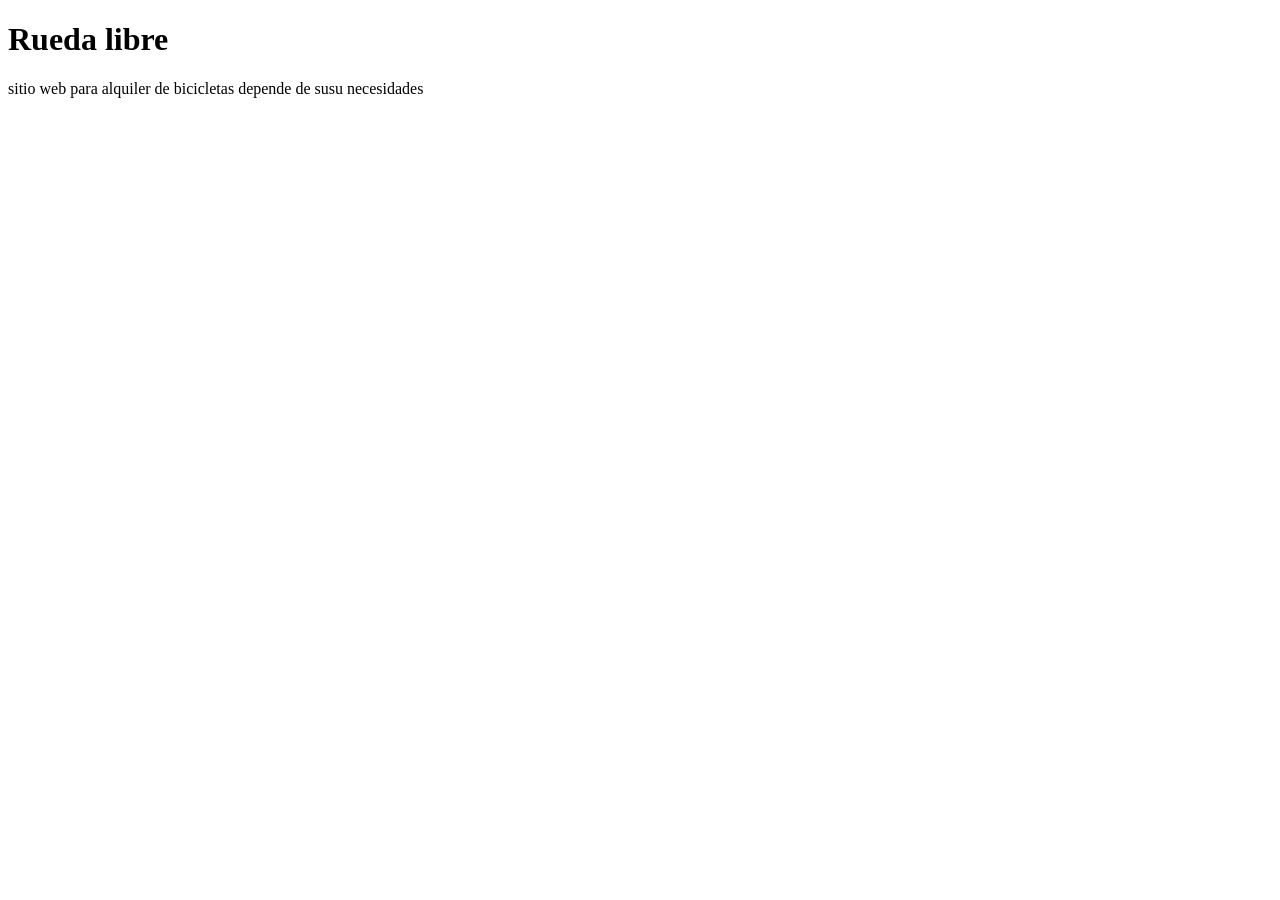
==== index.html @ cdeddd6f "creacion de rueda libre" ====
<!DOCTYPE html>
<html lang="en">
<head>
    <meta charset="UTF-8">
    <meta name="viewport" content="width=device-width, initial-scale=1.0">
    <meta name="Description" content="En este sitio puedes ver la bicicleta que necesites"> 
    <title>Rueda libre | Alquiler de bicicletas en medellin</title>
</head>
<body>
    <h1>Rueda libre</h1>
    <p>sitio web para alquiler de bicicletas depende de susu necesidades</p>
</body>
</html>
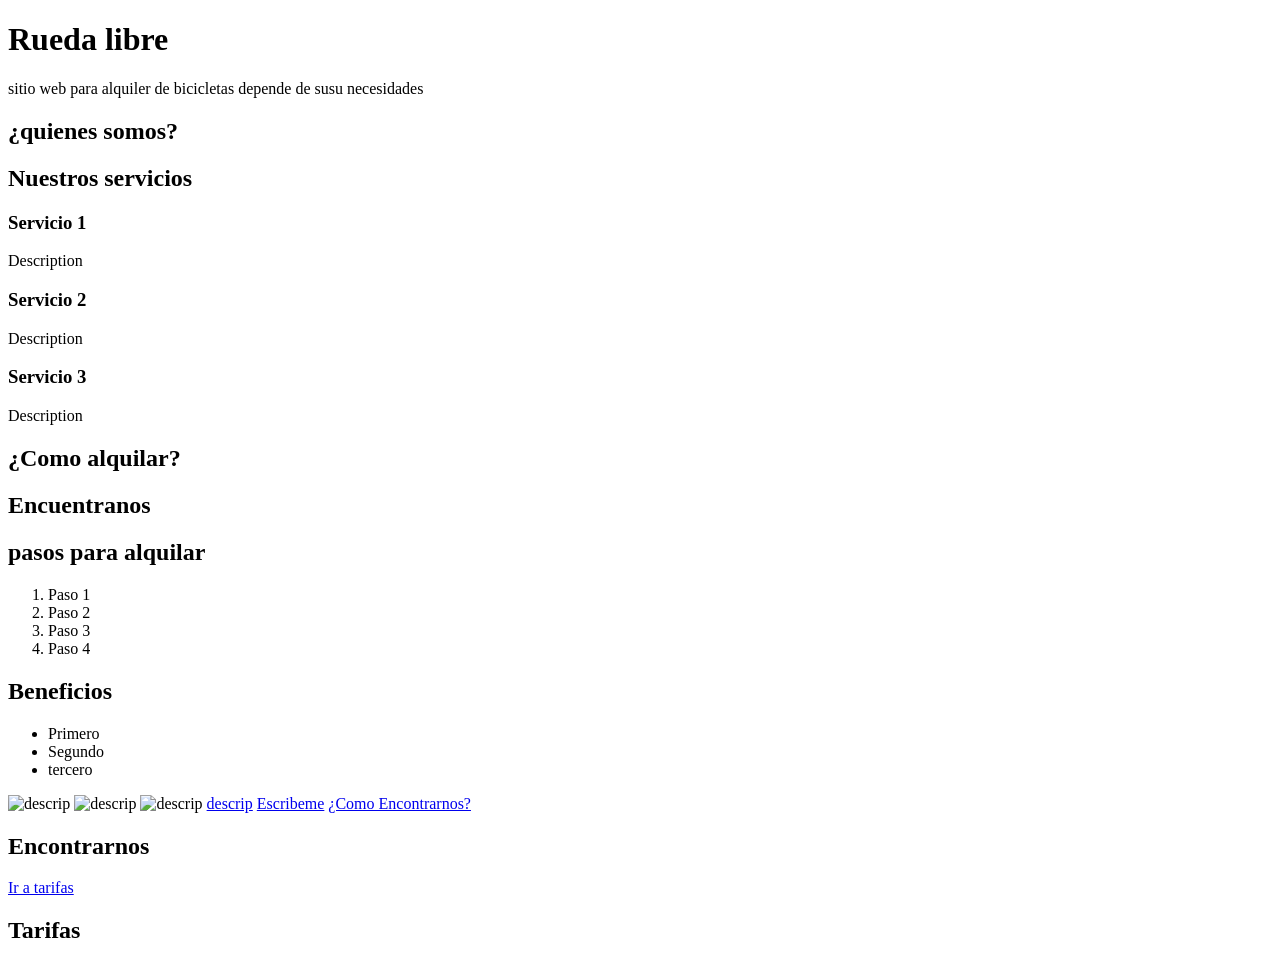
==== commit 110bc75f: "finalizacion de index, creacion de tarifas y vinculacion de indes con tarifas" ====
--- a/index.html
+++ b/index.html
@@ -1,13 +1,59 @@
-<!DOCTYPE html>
+<!doctype html>
 <html lang="en">
-<head>
-    <meta charset="UTF-8">
-    <meta name="viewport" content="width=device-width, initial-scale=1.0">
-    <meta name="Description" content="En este sitio puedes ver la bicicleta que necesites"> 
+  <head>
+    <meta charset="UTF-8" />
+    <meta name="viewport" content="width=device-width, initial-scale=1.0" />
+    <meta
+      name="Description"
+      content="En este sitio puedes ver la bicicleta que necesites"
+    />
     <title>Rueda libre | Alquiler de bicicletas en medellin</title>
-</head>
-<body>
+  </head>
+  <body>
     <h1>Rueda libre</h1>
     <p>sitio web para alquiler de bicicletas depende de susu necesidades</p>
-</body>
-</html>+
+    <h2>¿quienes somos?</h2>
+
+    <h2>Nuestros servicios</h2>
+
+    <h3>Servicio 1</h3>
+    <p>Description</p>
+
+    <h3>Servicio 2</h3>
+    <p>Description</p>
+
+    <h3>Servicio 3</h3>
+    <p>Description</p>
+
+    <h2>¿Como alquilar?</h2>
+
+    <h2>Encuentranos</h2>
+
+    <h2>pasos para alquilar</h2>
+    <ol>
+      <li>Paso 1</li>
+      <li>Paso 2</li>
+      <li>Paso 3</li>
+      <li>Paso 4</li>
+    </ol>
+
+    <h2>Beneficios</h2>
+    <ul>
+      <li>Primero</li>
+      <li>Segundo</li>
+      <li>tercero</li>
+    </ul>
+
+    <img src="imagen #1" alt="descrip" width="200" />
+    <img src="imagen #2" alt="descrip" width="200" />
+    <img src="imagen #3" alt="descrip" width="200" />
+
+    <a href="https:link">descrip</a>
+    <a href="mailto:Deivigarcia034@gmail.com">Escribeme</a>
+    <a href="#Encuentranos">¿Como Encontrarnos?</a>
+    <h2 id="Encuentranos">Encontrarnos</h2>
+    <a href="paginas/tarifas.html">Ir a tarifas</a>
+    <h2 id="Tarifas">Tarifas</h2>
+  </body>
+</html>
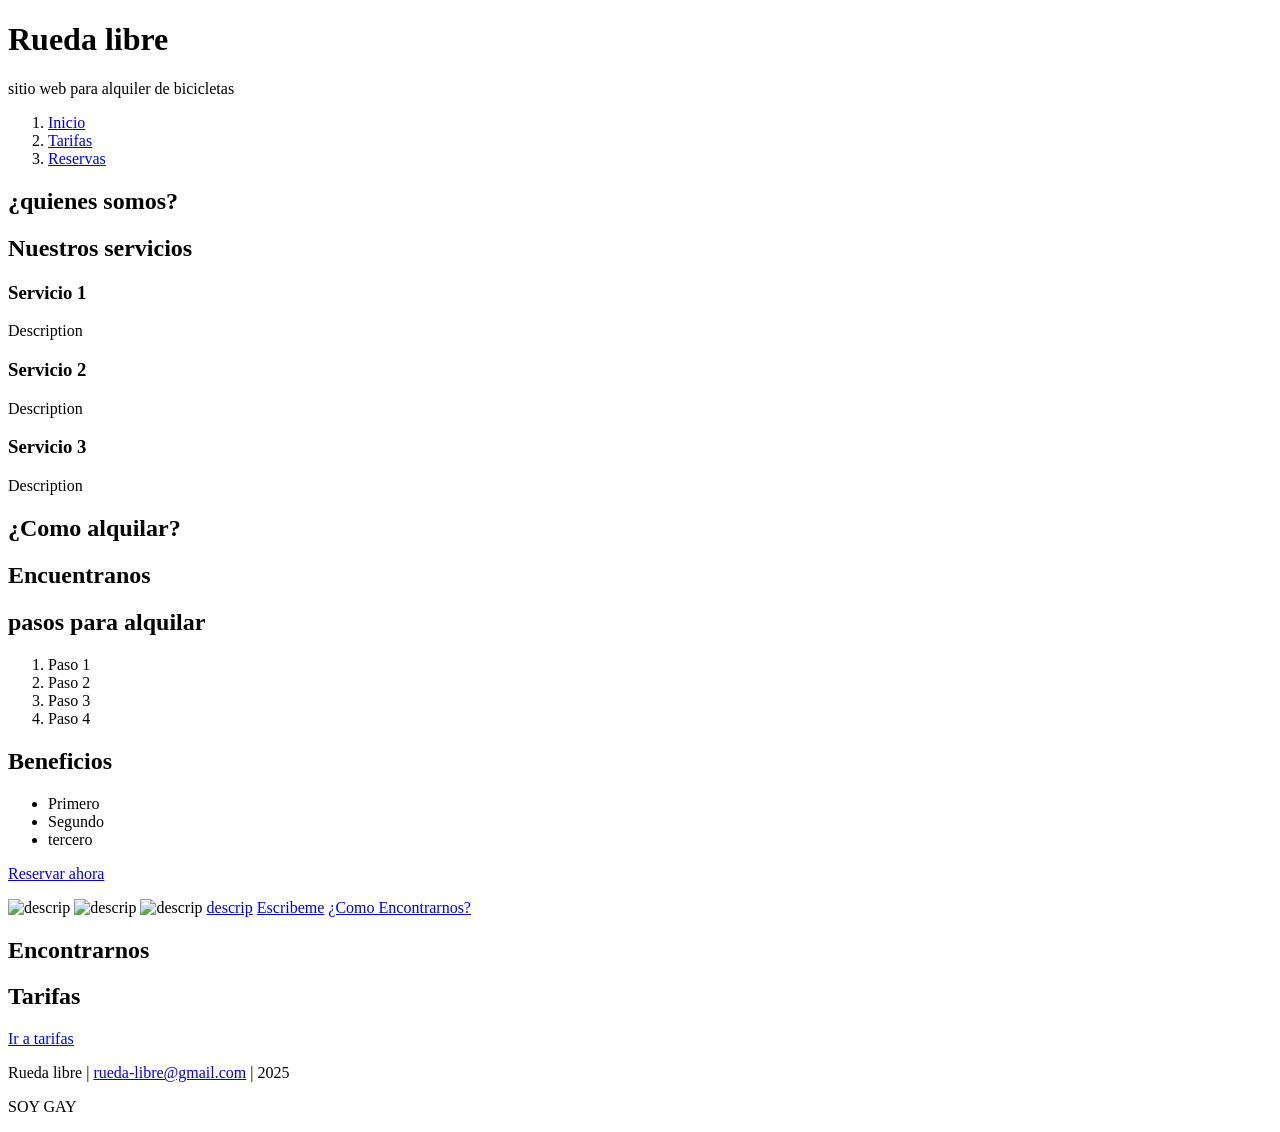
==== commit 90f67f0e: "v0.1." ====
--- a/index.html
+++ b/index.html
@@ -11,7 +11,13 @@
   </head>
   <body>
     <h1>Rueda libre</h1>
-    <p>sitio web para alquiler de bicicletas depende de susu necesidades</p>
+    <p>sitio web para alquiler de bicicletas</p>
+
+    <ol>
+      <li><a href="../index.html">Inicio</a></li>
+      <li><a href="paginas/tarifas.html">Tarifas</a></li>
+      <li><a href="paginas/reservas.html">Reservas</a></li>
+    </ol>
 
     <h2>¿quienes somos?</h2>
 
@@ -45,15 +51,25 @@
       <li>tercero</li>
     </ul>
 
+    <p><a href="paginas/reservas.html">Reservar ahora</a></p>
+
     <img src="imagen #1" alt="descrip" width="200" />
     <img src="imagen #2" alt="descrip" width="200" />
     <img src="imagen #3" alt="descrip" width="200" />
 
     <a href="https:link">descrip</a>
-    <a href="mailto:Deivigarcia034@gmail.com">Escribeme</a>
+    <a href="mailto:rueda-libre@gmail.com">Escribeme</a>
     <a href="#Encuentranos">¿Como Encontrarnos?</a>
     <h2 id="Encuentranos">Encontrarnos</h2>
+    <h2 id="Tarifas">Tarifas</h2>
     <a href="paginas/tarifas.html">Ir a tarifas</a>
-    <h2 id="Tarifas">Tarifas</h2>
+    <footer>
+      <p>
+        Rueda libre | <a href="mailto:rueda-libre@gmail.com"
+          >rueda-libre@gmail.com</a
+        > | 2025
+      </p>
+      <p>SOY GAY</p>
+    </footer>
   </body>
 </html>
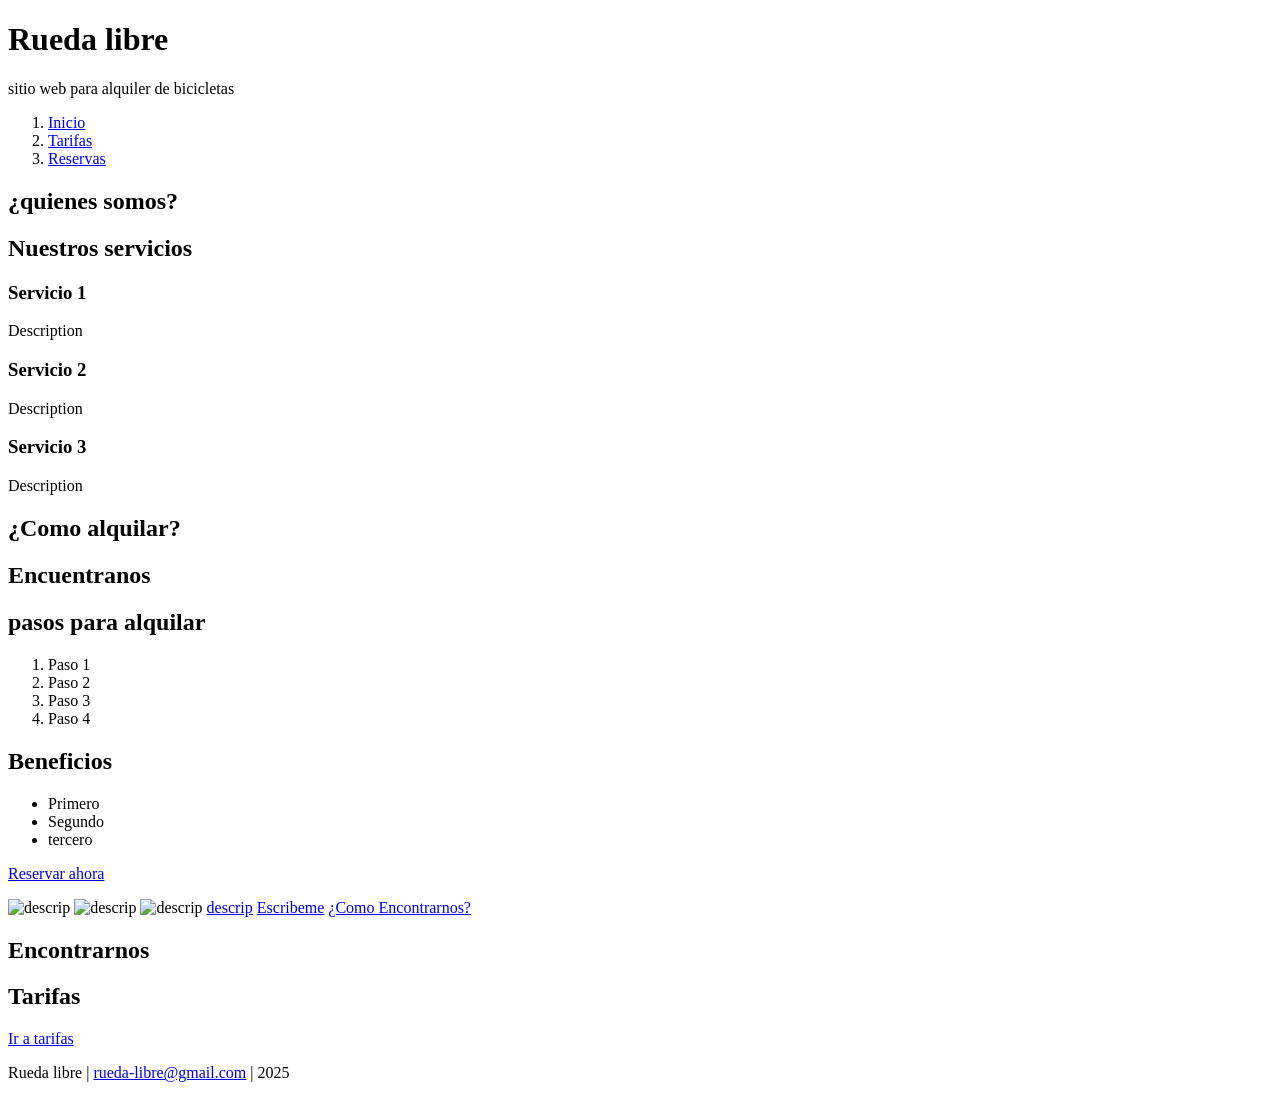
==== commit 1e3b8c7b: "v0.1." ====
--- a/index.html
+++ b/index.html
@@ -69,7 +69,7 @@
           >rueda-libre@gmail.com</a
         > | 2025
       </p>
-      <p>SOY GAY</p>
+      
     </footer>
   </body>
 </html>
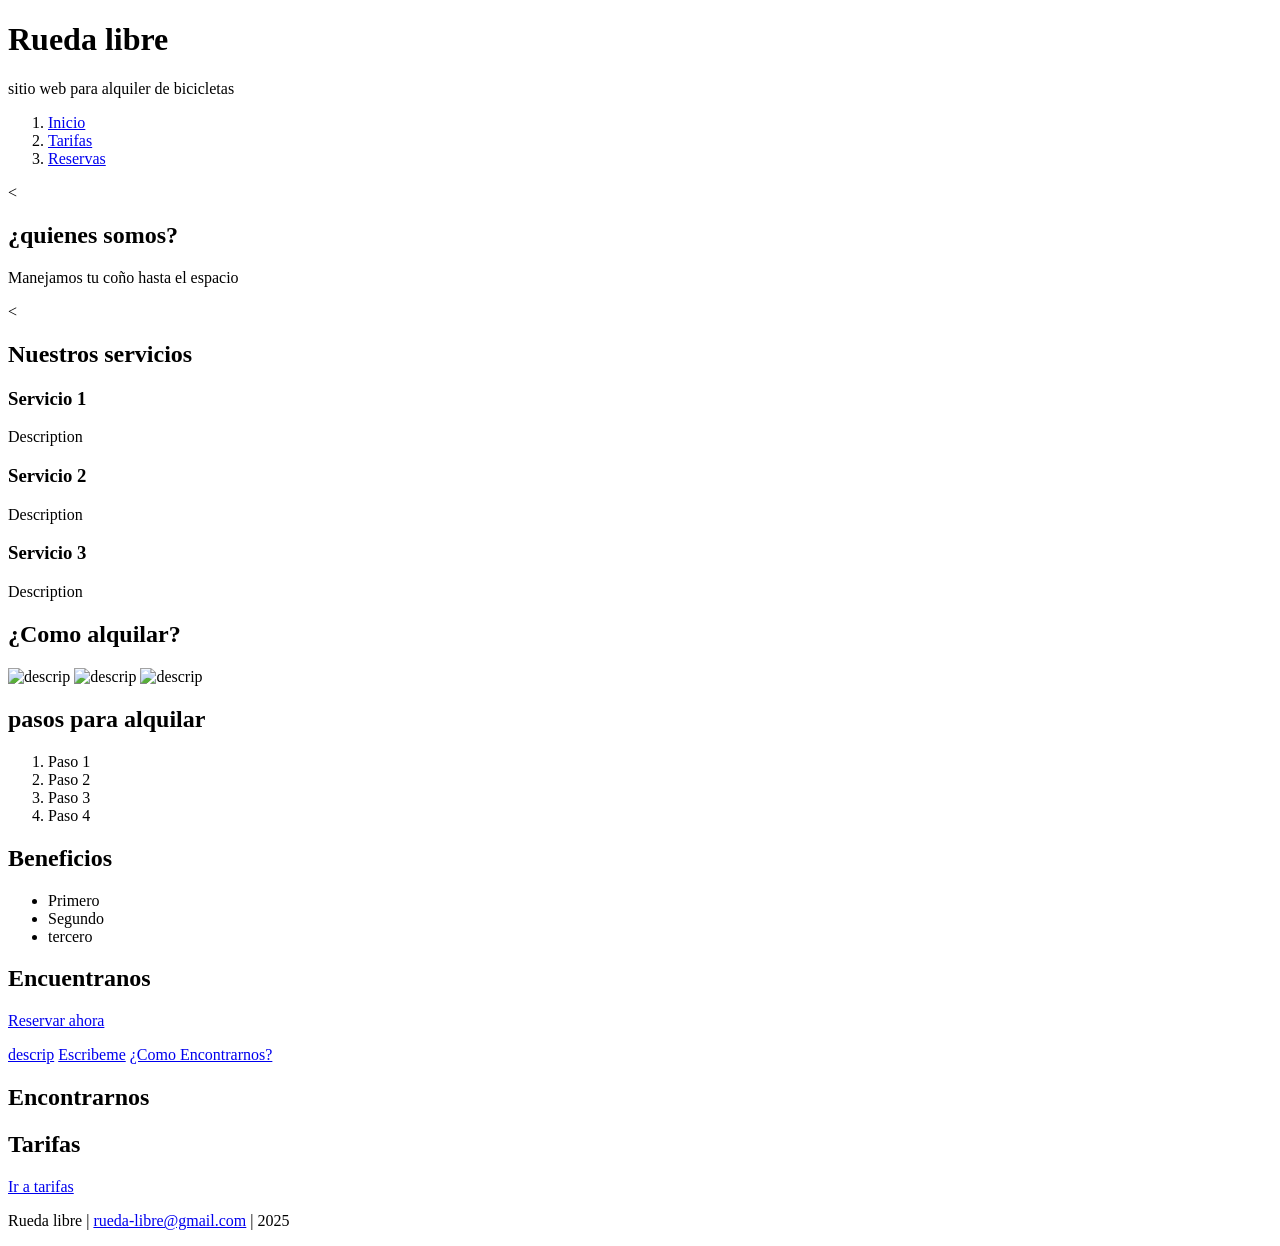
==== commit e8689340: "se agregaron etiquetas main y section" ====
--- a/index.html
+++ b/index.html
@@ -10,66 +10,84 @@
     <title>Rueda libre | Alquiler de bicicletas en medellin</title>
   </head>
   <body>
-    <h1>Rueda libre</h1>
-    <p>sitio web para alquiler de bicicletas</p>
+    <header>
+      <h1>Rueda libre</h1>
+      <p>sitio web para alquiler de bicicletas</p>
 
-    <ol>
-      <li><a href="../index.html">Inicio</a></li>
-      <li><a href="paginas/tarifas.html">Tarifas</a></li>
-      <li><a href="paginas/reservas.html">Reservas</a></li>
-    </ol>
+      <nav>
+        <ol>
+          <li><a href="../index.html">Inicio</a></li>
+          <li><a href="paginas/tarifas.html">Tarifas</a></li>
+          <li><a href="paginas/reservas.html">Reservas</a></li>
+        </ol>
+      </nav>
+    </header>
 
-    <h2>¿quienes somos?</h2>
+    <main>
+      <section>
+        <
+        <h2>¿quienes somos?</h2>
+        <p>Manejamos tu coño hasta el espacio</p>
+      </section>
 
-    <h2>Nuestros servicios</h2>
+      <section>
+        <
+        <h2>Nuestros servicios</h2>
+        <article>
+          <h3>Servicio 1</h3>
+          <p>Description</p>
+        </article>
+        <article>
+          <h3>Servicio 2</h3>
+          <p>Description</p>
+        </article>
+        <article>
+          <h3>Servicio 3</h3>
+          <p>Description</p>
+        </article>
+      </section>
 
-    <h3>Servicio 1</h3>
-    <p>Description</p>
+      <section>
 
-    <h3>Servicio 2</h3>
-    <p>Description</p>
+        <h2>¿Como alquilar?</h2>
 
-    <h3>Servicio 3</h3>
-    <p>Description</p>
+        <img src="imagen #1" alt="descrip" width="200" />
+        <img src="imagen #2" alt="descrip" width="200" />
+        <img src="imagen #3" alt="descrip" width="200" />
+    
+        <h2>pasos para alquilar</h2>
+        <ol>
+          <li>Paso 1</li>
+          <li>Paso 2</li>
+          <li>Paso 3</li>
+          <li>Paso 4</li>
+        </ol>
+    
+        <h2>Beneficios</h2>
+        <ul>
+          <li>Primero</li>
+          <li>Segundo</li>
+          <li>tercero</li>
+        </ul>      
+      </section>
 
-    <h2>¿Como alquilar?</h2>
+      <section><h2>Encuentranos</h2></section>
 
-    <h2>Encuentranos</h2>
+      <section>
+      <p><a href="paginas/reservas.html">Reservar ahora</a></p>
 
-    <h2>pasos para alquilar</h2>
-    <ol>
-      <li>Paso 1</li>
-      <li>Paso 2</li>
-      <li>Paso 3</li>
-      <li>Paso 4</li>
-    </ol>
-
-    <h2>Beneficios</h2>
-    <ul>
-      <li>Primero</li>
-      <li>Segundo</li>
-      <li>tercero</li>
-    </ul>
-
-    <p><a href="paginas/reservas.html">Reservar ahora</a></p>
-
-    <img src="imagen #1" alt="descrip" width="200" />
-    <img src="imagen #2" alt="descrip" width="200" />
-    <img src="imagen #3" alt="descrip" width="200" />
-
-    <a href="https:link">descrip</a>
-    <a href="mailto:rueda-libre@gmail.com">Escribeme</a>
-    <a href="#Encuentranos">¿Como Encontrarnos?</a>
-    <h2 id="Encuentranos">Encontrarnos</h2>
-    <h2 id="Tarifas">Tarifas</h2>
-    <a href="paginas/tarifas.html">Ir a tarifas</a>
+      <a href="https:link">descrip</a>
+      <a href="mailto:rueda-libre@gmail.com">Escribeme</a>
+      <a href="#Encuentranos">¿Como Encontrarnos?</a>
+      <h2 id="Encuentranos">Encontrarnos</h2>
+      <h2 id="Tarifas">Tarifas</h2>
+      <a href="paginas/tarifas.html">Ir a tarifas</a>
+      </section>
     <footer>
       <p>
-        Rueda libre | <a href="mailto:rueda-libre@gmail.com"
-          >rueda-libre@gmail.com</a
-        > | 2025
+        Rueda libre |
+        <a href="mailto:rueda-libre@gmail.com">rueda-libre@gmail.com</a> | 2025
       </p>
-      
     </footer>
   </body>
 </html>
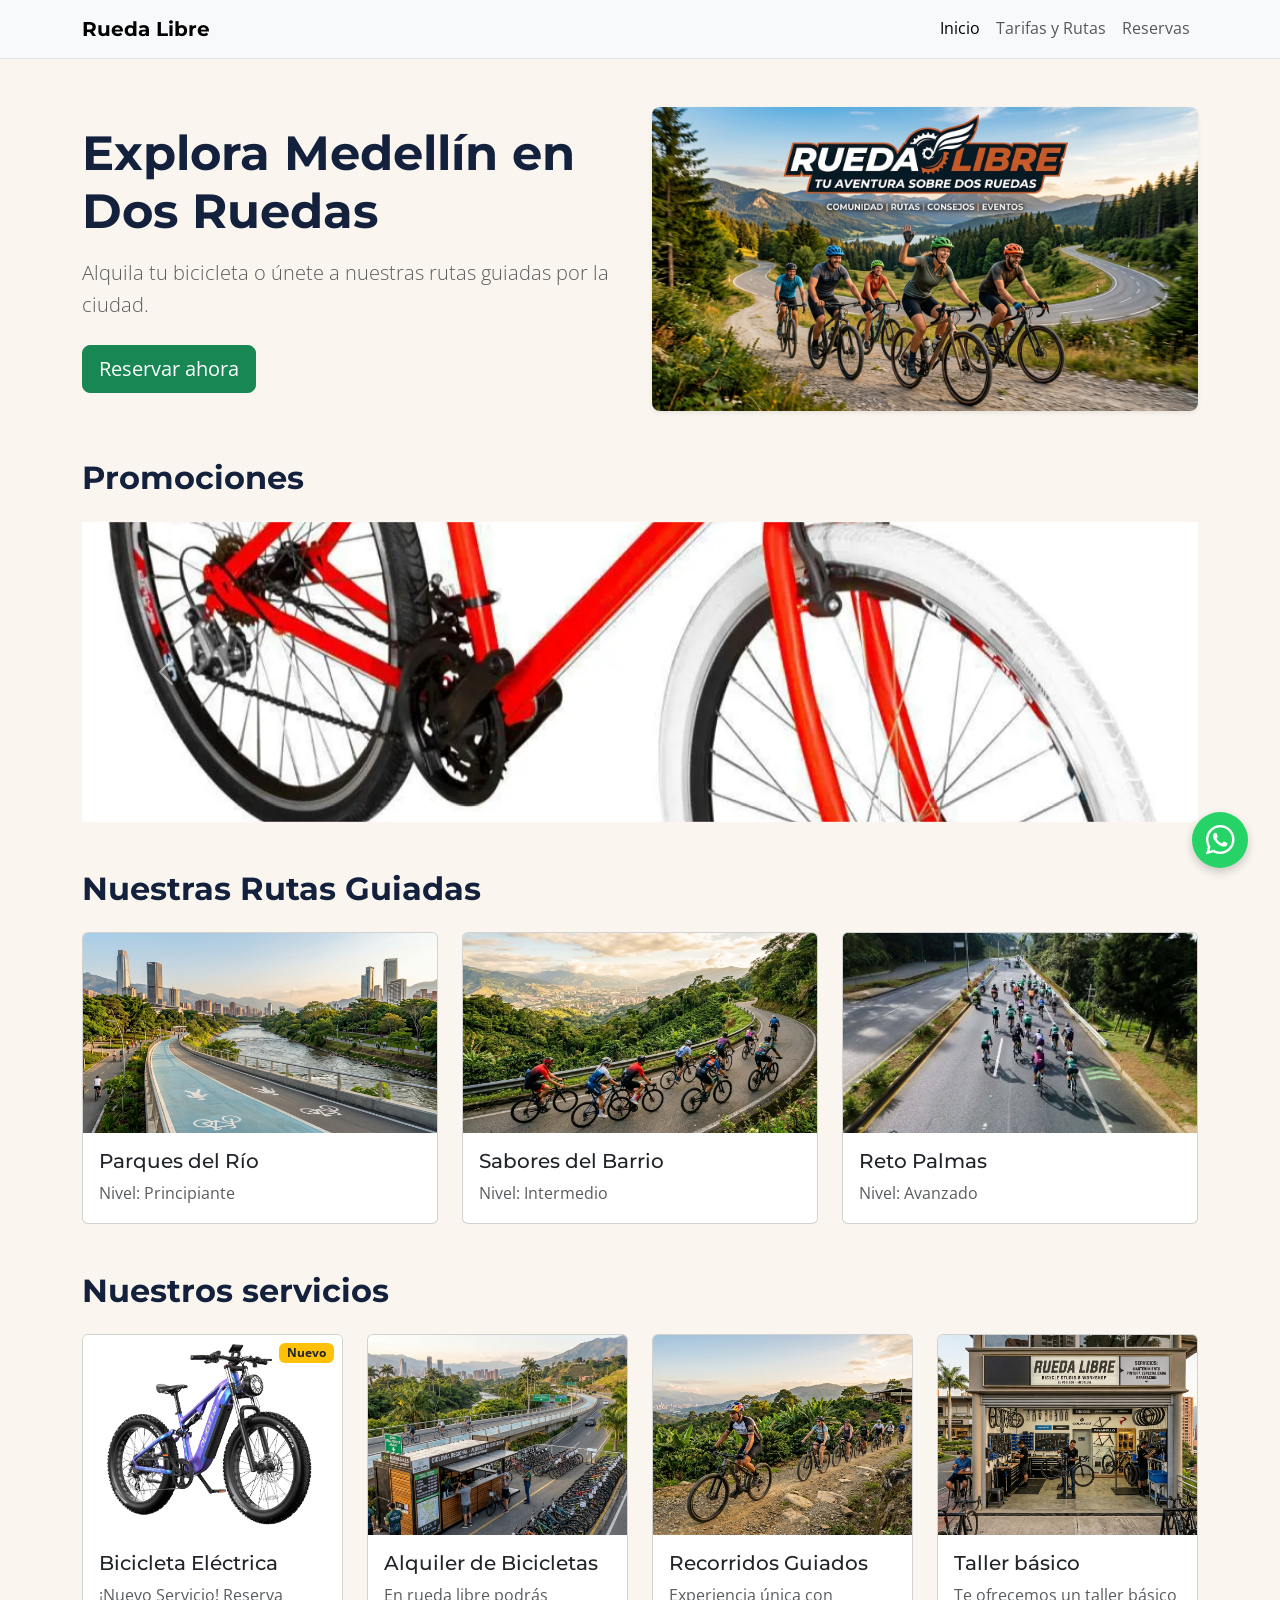
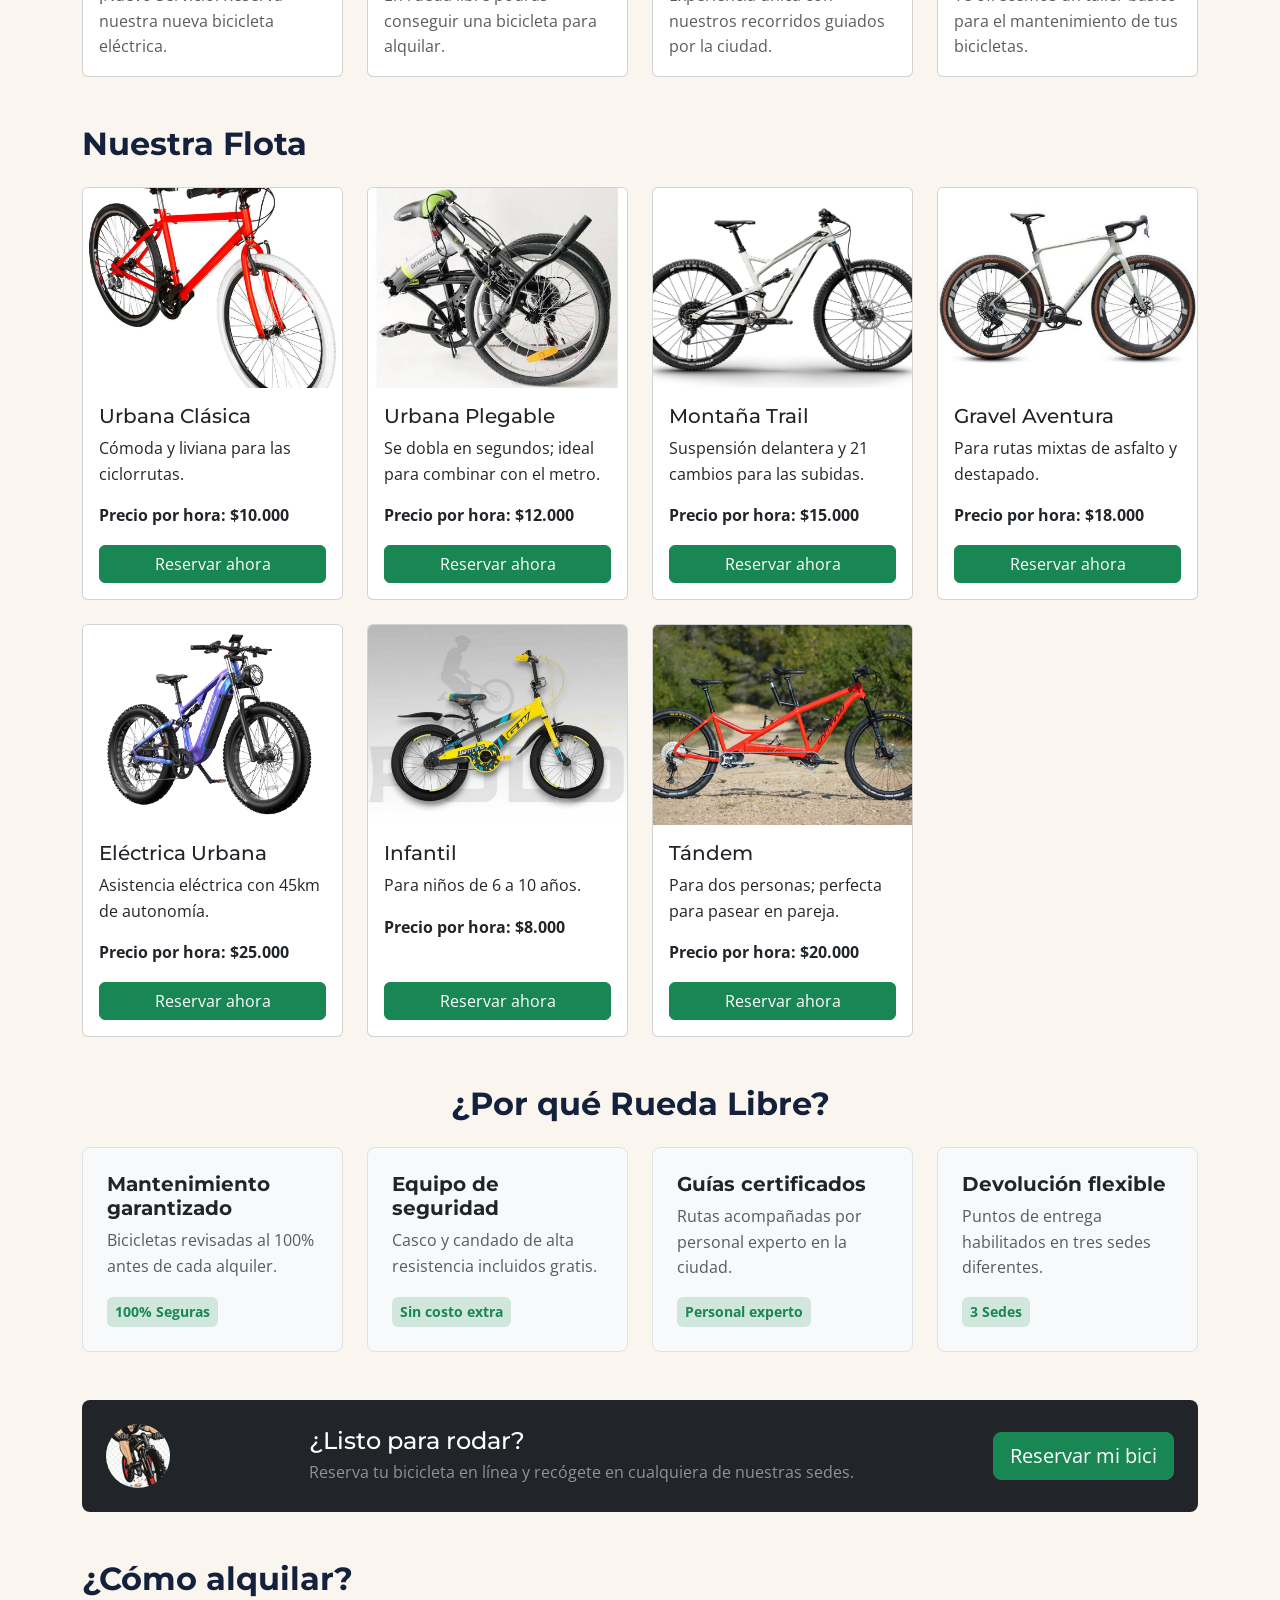
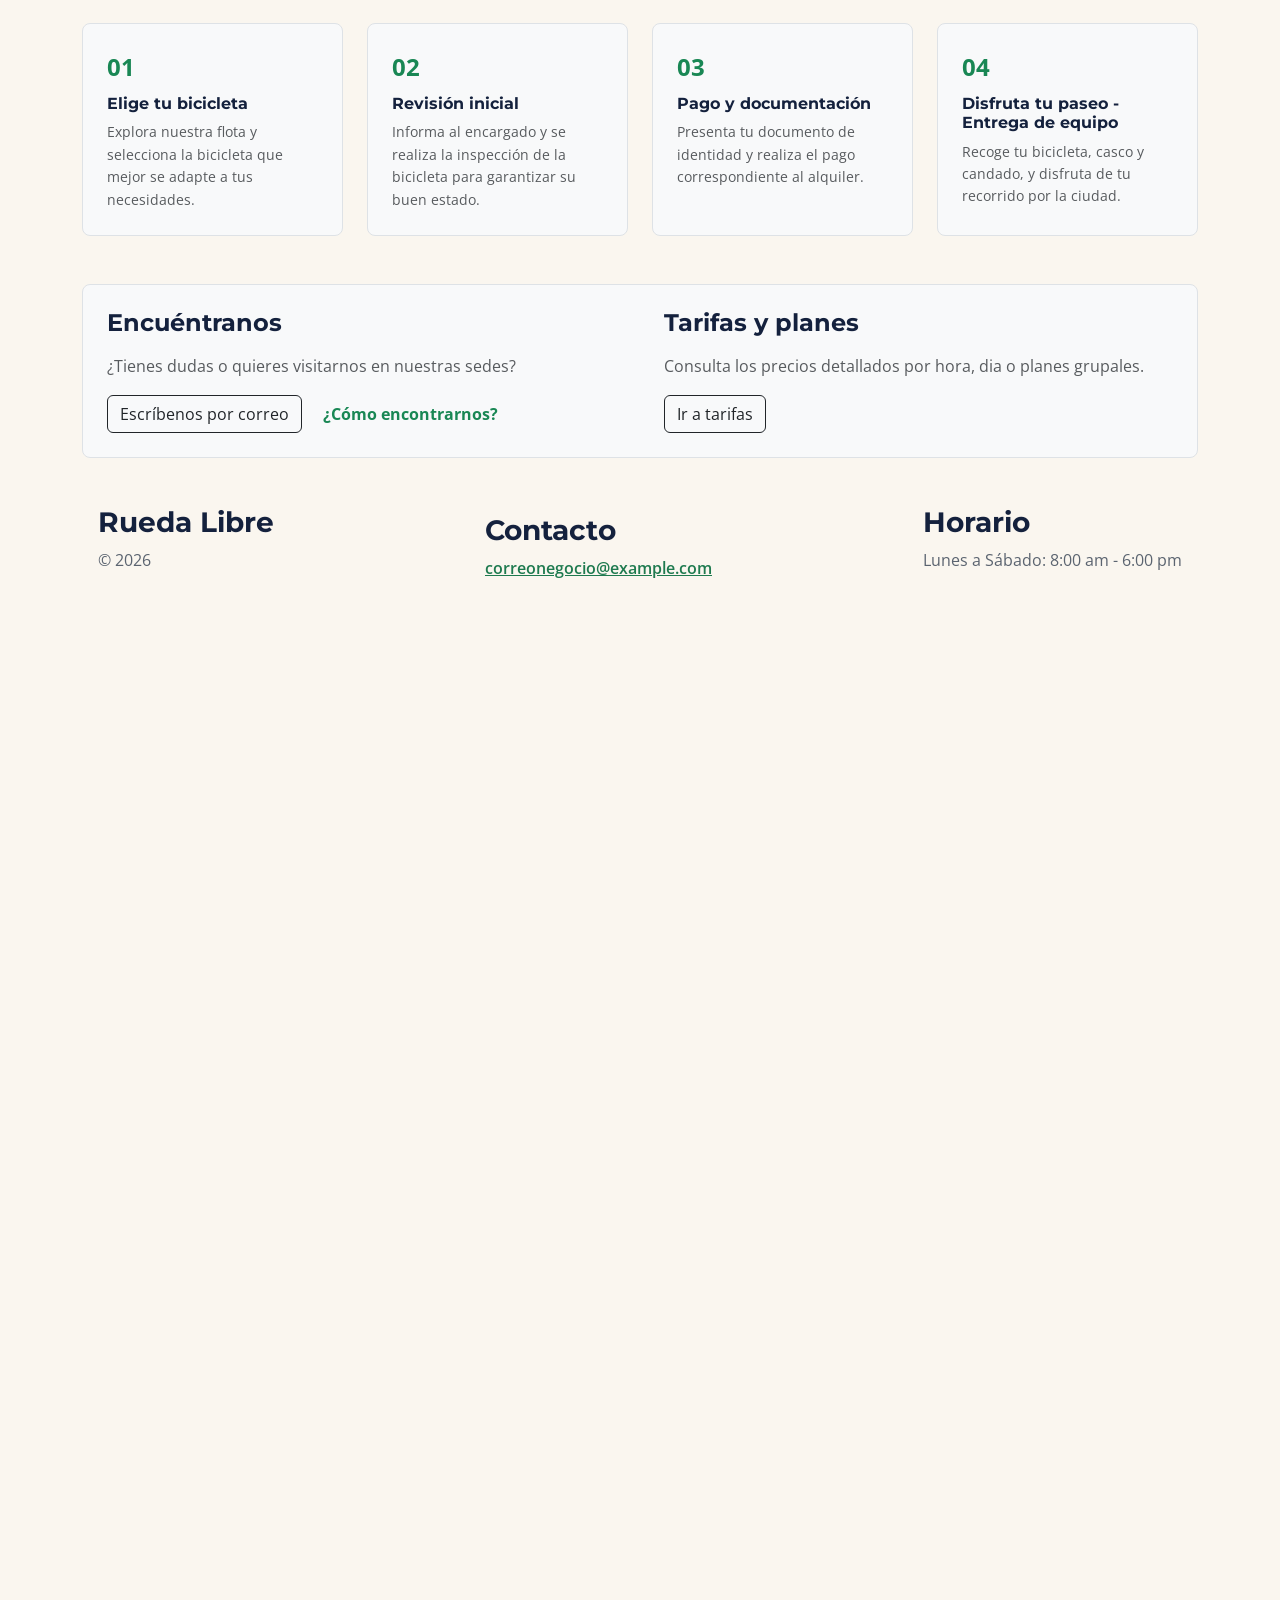
==== commit ecd8007d: "Agregar index.html en la raiz que lleva al sitio" ====
--- a/index.html
+++ b/index.html
@@ -1,93 +1,11 @@
 <!doctype html>
-<html lang="en">
-  <head>
-    <meta charset="UTF-8" />
-    <meta name="viewport" content="width=device-width, initial-scale=1.0" />
-    <meta
-      name="Description"
-      content="En este sitio puedes ver la bicicleta que necesites"
-    />
-    <title>Rueda libre | Alquiler de bicicletas en medellin</title>
-  </head>
-  <body>
-    <header>
-      <h1>Rueda libre</h1>
-      <p>sitio web para alquiler de bicicletas</p>
-
-      <nav>
-        <ol>
-          <li><a href="../index.html">Inicio</a></li>
-          <li><a href="paginas/tarifas.html">Tarifas</a></li>
-          <li><a href="paginas/reservas.html">Reservas</a></li>
-        </ol>
-      </nav>
-    </header>
-
-    <main>
-      <section>
-        <
-        <h2>¿quienes somos?</h2>
-        <p>Manejamos tu coño hasta el espacio</p>
-      </section>
-
-      <section>
-        <
-        <h2>Nuestros servicios</h2>
-        <article>
-          <h3>Servicio 1</h3>
-          <p>Description</p>
-        </article>
-        <article>
-          <h3>Servicio 2</h3>
-          <p>Description</p>
-        </article>
-        <article>
-          <h3>Servicio 3</h3>
-          <p>Description</p>
-        </article>
-      </section>
-
-      <section>
-
-        <h2>¿Como alquilar?</h2>
-
-        <img src="imagen #1" alt="descrip" width="200" />
-        <img src="imagen #2" alt="descrip" width="200" />
-        <img src="imagen #3" alt="descrip" width="200" />
-    
-        <h2>pasos para alquilar</h2>
-        <ol>
-          <li>Paso 1</li>
-          <li>Paso 2</li>
-          <li>Paso 3</li>
-          <li>Paso 4</li>
-        </ol>
-    
-        <h2>Beneficios</h2>
-        <ul>
-          <li>Primero</li>
-          <li>Segundo</li>
-          <li>tercero</li>
-        </ul>      
-      </section>
-
-      <section><h2>Encuentranos</h2></section>
-
-      <section>
-      <p><a href="paginas/reservas.html">Reservar ahora</a></p>
-
-      <a href="https:link">descrip</a>
-      <a href="mailto:rueda-libre@gmail.com">Escribeme</a>
-      <a href="#Encuentranos">¿Como Encontrarnos?</a>
-      <h2 id="Encuentranos">Encontrarnos</h2>
-      <h2 id="Tarifas">Tarifas</h2>
-      <a href="paginas/tarifas.html">Ir a tarifas</a>
-      </section>
-    <footer>
-      <p>
-        Rueda libre |
-        <a href="mailto:rueda-libre@gmail.com">rueda-libre@gmail.com</a> | 2025
-      </p>
-    </footer>
-  </body>
-</html>
+<html lang="es">
+<head>
+  <meta charset="utf-8">
+  <meta http-equiv="refresh" content="0; url=rueda-libre/index.html">
+  <title>Rueda Libre</title>
+</head>
+<body>
+  <a href="rueda-libre/index.html">Ir a Rueda Libre</a>
+</body>
+</html>
